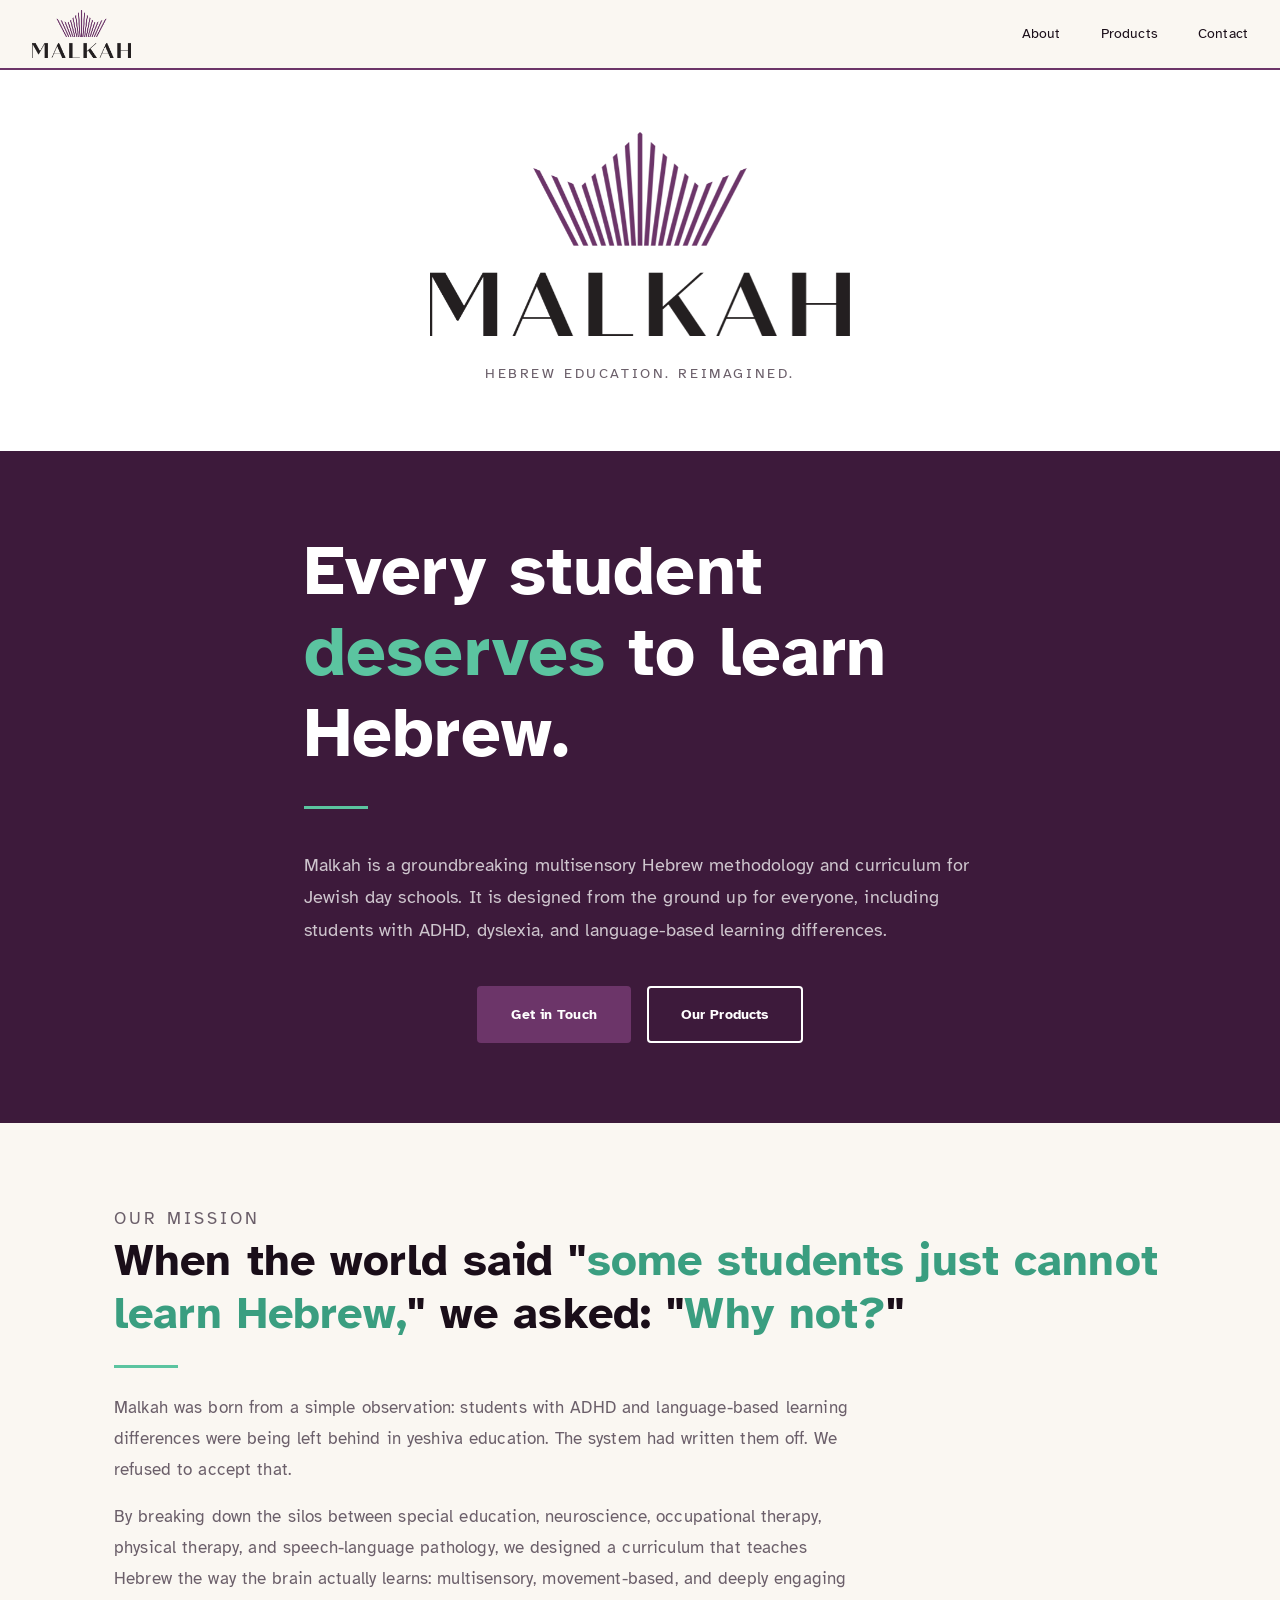
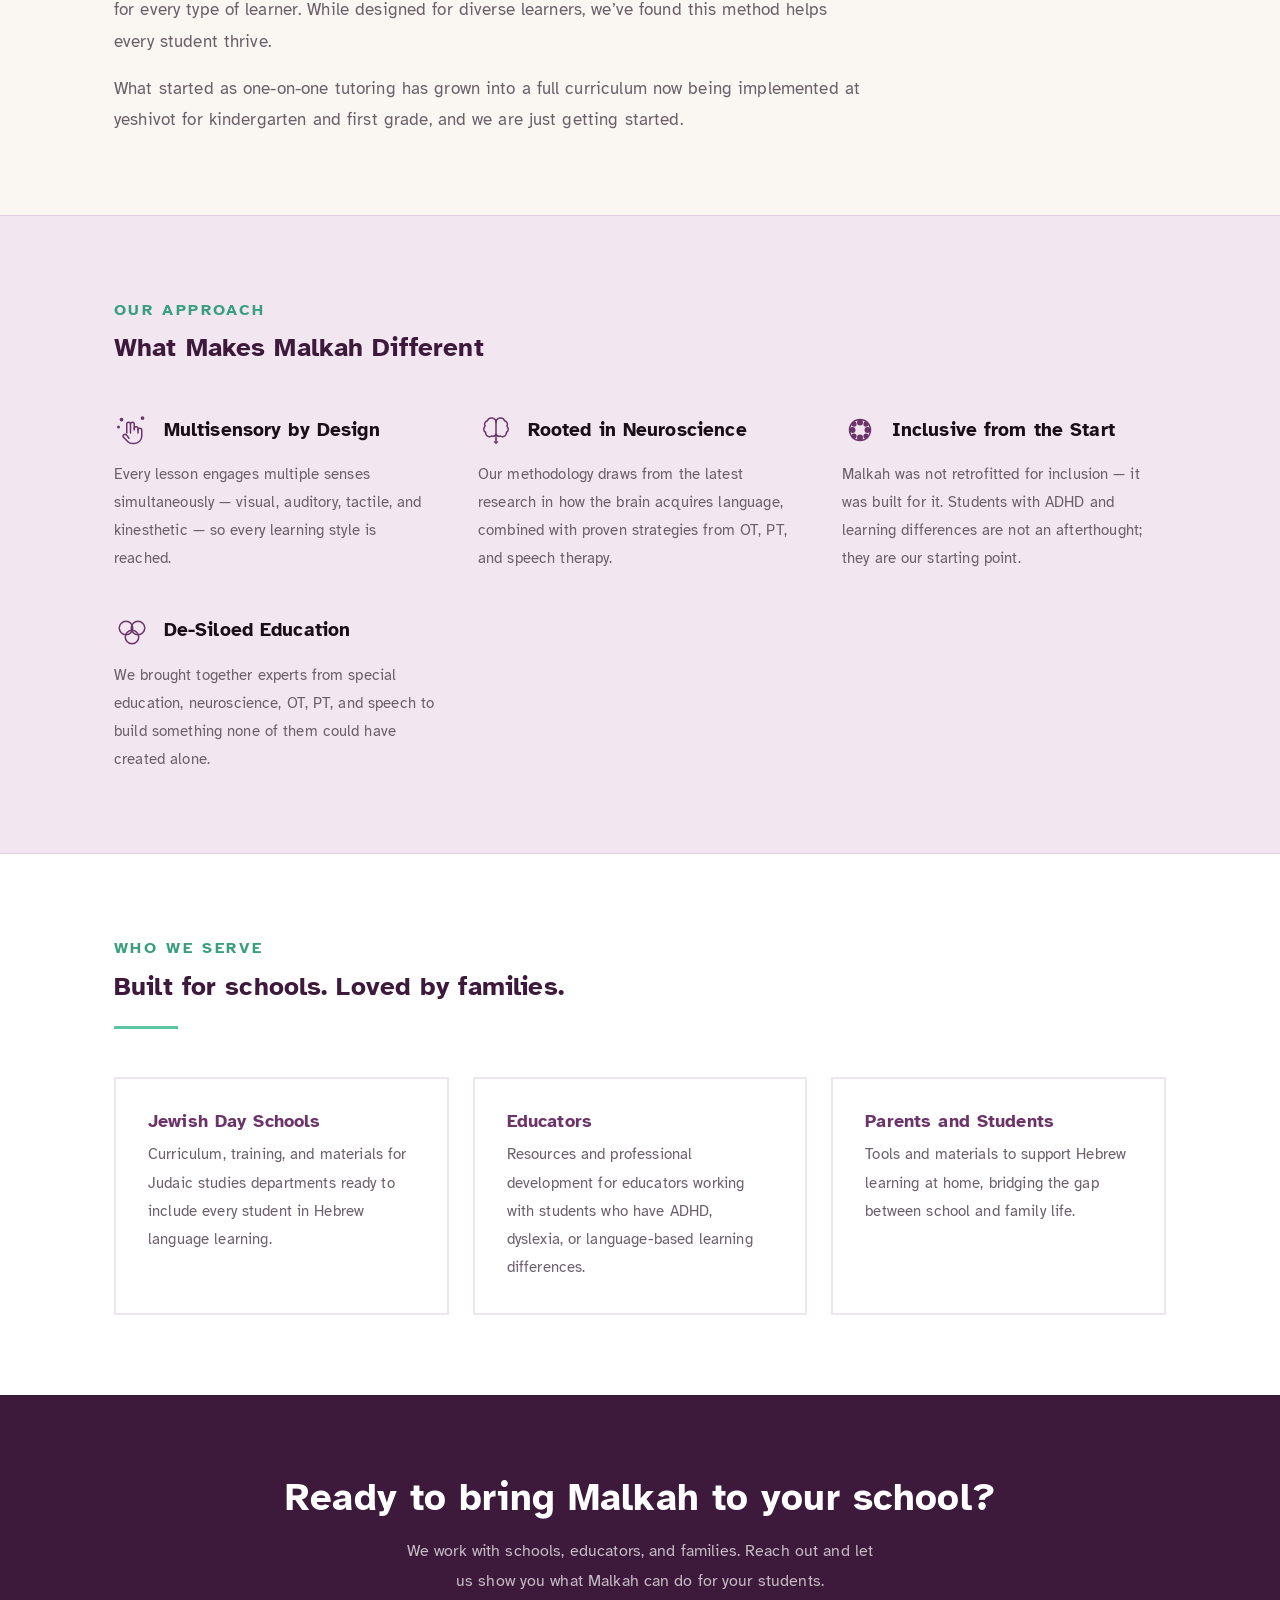
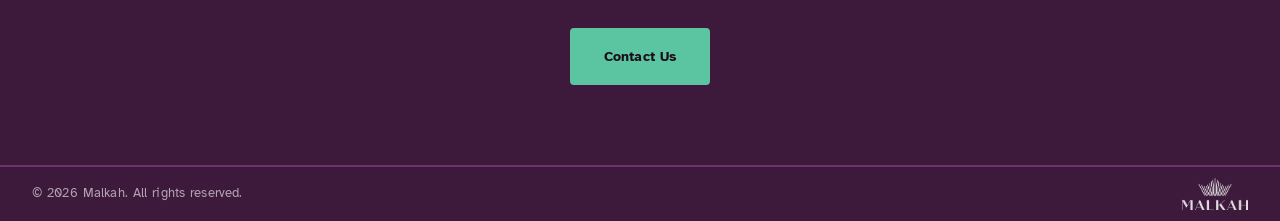
==== index.html @ 57b74d7a "Initial commit of Malkah website" ====
<!DOCTYPE html>
<html lang="en">
<head>
  <meta charset="UTF-8" />
  <meta name="viewport" content="width=device-width, initial-scale=1.0" />
  <title>Malkah — Hebrew Learning for Every Student</title>
  <meta name="description" content="Malkah is a revolutionary multisensory Hebrew curriculum designed for Jewish day schools, built to include every learner — especially those with ADHD and language-based learning differences." />
  <link rel="icon" type="image/x-icon" href="img/favicon/favicon.ico" />
  <link rel="icon" type="image/png" sizes="32x32" href="img/favicon/favicon-32.png" />
  <link rel="icon" type="image/png" sizes="192x192" href="img/favicon/favicon-192.png" />
  <link rel="apple-touch-icon" sizes="180x180" href="img/favicon/favicon-192.png" />
  <link rel="stylesheet" href="styles/style.css" />
</head>
<body>

  <!-- ── Header ───────────────────────────────────────────── -->
 <site-nav></site-nav>

  <!-- ── Mobile Nav ────────────────────────────────────────── -->
  <nav class="nav-mobile" id="mobile-nav">
    <a href="index.html">About</a>
    <a href="products.html">Products</a>
    <a href="contact.html">Contact</a>
  </nav>

  <!-- ── Hero ─────────────────────────────────────────────── -->
  <section class="hero-logo-section">
  <div class="container hero-inner">
    <img src="img/logo.png" alt="Malkah" class="hero-logo fade-up" />
    <p class="hero-tagline fade-up delay-1">Hebrew Education. Reimagined.</p>
  </div>
</section>

<section class="hero">
  <div class="container hero-inner">
    <h1 class="fade-up delay-2">
      Every student <span class="accent">deserves</span> to learn Hebrew.
    </h1>
    <hr class="teal-rule fade-up delay-3" />
    <p class="fade-up delay-3">
      Malkah is a groundbreaking multisensory Hebrew methodology and curriculum for Jewish day schools. 
      It is designed from the ground up for everyone, including students with ADHD, dyslexia, and
      language-based learning differences.
    </p>
    <div class="hero-btns fade-up delay-4">
      <a href="contact.html" class="btn btn-primary">Get in Touch</a>
      <a href="products.html" class="btn btn-outline-plum">Our Products</a>
    </div>
  </div>
</section>
  <div class="hero-band"></div>
  <!-- ── Mission ───────────────────────────────────────────── -->
  <section class="mission section" id="mission">
    <div class="container">
      <p class="label">Our Mission</p>
      <h2>
      When the world said "<span class="accent">some students just cannot learn Hebrew,</span>" we asked: "<span class="accent">Why not?</span>"
      </h2>
      <hr class="teal-rule" />
      <p>
        Malkah was born from a simple observation: students with ADHD and language-based
        learning differences were being left behind in yeshiva education. The system had
        written them off. We refused to accept that.
      </p>
      <p style="margin-top: 1rem;">
        By breaking down the silos between special education, neuroscience, occupational
        therapy, physical therapy, and speech-language pathology, we designed a curriculum
        that teaches Hebrew the way the brain actually learns: multisensory, movement-based,
        and deeply engaging for every type of learner.  While designed for diverse learners, we’ve found this method helps every student thrive.
      </p>
      <p style="margin-top: 1rem;">
        What started as one-on-one tutoring has grown into a full curriculum now being
        implemented at yeshivot for kindergarten and first grade, and we are
        just getting started.
      </p>
    </div>
  </section>

  <!-- ── Pillars ───────────────────────────────────────────── -->
  <section class="pillars section">
  <div class="container">
    <p class="label">Our Approach</p>
    <h2 class="pillars-heading">What Makes Malkah Different</h2>
    <div class="pillars-grid">

  <div class="pillar">
    <div class="pillar-header">
      <div class="pillar-icon">
        <svg width="48" height="48" viewBox="0 0 48 48" fill="none" stroke="currentColor" stroke-width="2" stroke-linecap="round" stroke-linejoin="round">
          <path d="M22 28V16a2.5 2.5 0 0 1 5 0v8"/>
          <path d="M27 22a2.5 2.5 0 0 1 5 0v6"/>
          <path d="M32 24a2.5 2.5 0 0 1 5 0v8a10 10 0 0 1-10 10h-2.7a8 8 0 0 1-5.66-2.34l-5.66-5.66a2.5 2.5 0 0 1 3.54-3.54L20 35"/>
          <path d="M22 16a2.5 2.5 0 0 0-5 0v12"/>
          <circle cx="10" cy="10" r="1.5" fill="currentColor"/>
          <circle cx="38" cy="8" r="1.5" fill="currentColor"/>
          <circle cx="6" cy="20" r="1" fill="currentColor"/>
        </svg>
      </div>
      <h3>Multisensory by Design</h3>
    </div>
    <p>
      Every lesson engages multiple senses simultaneously — visual, auditory,
      tactile, and kinesthetic — so every learning style is reached.
    </p>
  </div>

  <div class="pillar">
    <div class="pillar-header">
      <div class="pillar-icon">
        <svg width="48" height="48" viewBox="0 0 48 48" fill="none" stroke="currentColor" stroke-width="2" stroke-linecap="round" stroke-linejoin="round">
          <path d="M24 14a6 6 0 0 0-11.5-2.4 5 5 0 0 0-3 7.4 5 5 0 0 0 .7 8.2A5 5 0 0 0 18 32a5 5 0 0 0 6-2"/>
          <path d="M24 14a6 6 0 0 1 11.5-2.4 5 5 0 0 1 3 7.4 5 5 0 0 1-.7 8.2A5 5 0 0 1 30 32a5 5 0 0 1-6-2"/>
          <path d="M24 14v22"/>
          <path d="M24 36v6"/>
          <path d="M22 40h4"/>
        </svg>
      </div>
      <h3>Rooted in Neuroscience</h3>
    </div>
    <p>
      Our methodology draws from the latest research in how the brain acquires
      language, combined with proven strategies from OT, PT, and speech therapy.
    </p>
  </div>

  <div class="pillar">
    <div class="pillar-header">
      <div class="pillar-icon">
        <svg width="48" height="48" viewBox="0 0 48 48" fill="none" stroke="currentColor" stroke-width="2" stroke-linecap="round" stroke-linejoin="round">
          <circle cx="24" cy="24" r="14"/>
          <circle cx="24" cy="14" r="3" fill="currentColor"/>
          <circle cx="34" cy="24" r="3" fill="currentColor"/>
          <circle cx="24" cy="34" r="3" fill="currentColor"/>
          <circle cx="14" cy="24" r="3" fill="currentColor"/>
          <circle cx="32" cy="16" r="2.5" fill="currentColor"/>
          <circle cx="32" cy="32" r="2.5" fill="currentColor"/>
          <circle cx="16" cy="32" r="2.5" fill="currentColor"/>
          <circle cx="16" cy="16" r="2.5" fill="currentColor"/>
        </svg>
      </div>
      <h3>Inclusive from the Start</h3>
    </div>
    <p>
      Malkah was not retrofitted for inclusion — it was built for it. Students
      with ADHD and learning differences are not an afterthought; they are our
      starting point.
    </p>
  </div>

  <div class="pillar">
    <div class="pillar-header">
      <div class="pillar-icon">
        <svg width="48" height="48" viewBox="0 0 48 48" fill="none" stroke="currentColor" stroke-width="2" stroke-linecap="round" stroke-linejoin="round">
          <circle cx="16" cy="20" r="9"/>
          <circle cx="32" cy="20" r="9"/>
          <circle cx="24" cy="32" r="9"/>
        </svg>
      </div>
      <h3>De-Siloed Education</h3>
    </div>
    <p>
      We brought together experts from special education, neuroscience, OT, PT,
      and speech to build something none of them could have created alone.
    </p>
  </div>

</div>
    </div>
  </section>

  <!-- ── Who We Serve ──────────────────────────────────────── -->
  <section class="section serve-section">
    <div class="container">
      <p class="label">Who We Serve</p>
      <h2 class="serve-heading">Built for schools. Loved by families.</h2>
      <hr class="teal-rule" />
      <div class="serve-grid">

        <div class="serve-card">
          <h3>Jewish Day Schools</h3>
          <p>
            Curriculum, training, and materials for Judaic studies departments
            ready to include every student in Hebrew language learning.
          </p>
        </div>

        <div class="serve-card">
          <h3>Educators</h3>
          <p>
            Resources and professional development for educators working with
            students who have ADHD, dyslexia, or language-based learning differences.
          </p>
        </div>

        <div class="serve-card">
          <h3>Parents and Students</h3>
          <p>
            Tools and materials to support Hebrew learning at home, bridging
            the gap between school and family life.
          </p>
        </div>

      </div>
    </div>
  </section>

  <!-- ── CTA Banner ────────────────────────────────────────── -->
  <section class="cta-banner">
    <div class="container">
      <h2>Ready to bring Malkah to your school?</h2>
      <p>
        We work with schools, educators, and families. Reach out and
        let us show you what Malkah can do for your students.
      </p>
      <a href="contact.html" class="btn btn-teal">Contact Us</a>
    </div>
  </section>

  <!-- ── Footer ────────────────────────────────────────────── -->
 <site-footer></site-footer>
  <script src="js/main.js"></script>
  <script src="js/supabase.js"></script>
  <script>document.getElementById('year').textContent = new Date().getFullYear()</script>
</body>
</html>
---- styles/style.css ----
/* ============================================================
   MALKAH — style.css
   Brand: Crown Purple #6C3569 | Teal #5BC4A0 | Parchment #FAF7F2
   Dyslexia-friendly: Atkinson Hyperlegible, generous spacing, no italics
   ============================================================ */

@import url('https://fonts.googleapis.com/css2?family=Atkinson+Hyperlegible:ital,wght@0,400;0,700;1,400;1,700&display=swap');

/* ── CSS Variables ─────────────────────────────────────────── */
:root {
  --plum:        #6C3569;
  --plum-dark:   #3D1A3B;
  --plum-light:  #F2E6F1;
  --teal:        #5BC4A0;
  --teal-dark:   #3A9E80;
  --parchment:   #FAF7F2;
  --ink:         #1A0E19;
  --muted:       #6B5F6A;
  --white:       #FFFFFF;
  --border:      rgba(108, 53, 105, 0.12);
  --font-display: 'Atkinson Hyperlegible', system-ui, sans-serif;
  --font-body:    'Atkinson Hyperlegible', system-ui, sans-serif;
  --max-width: 1100px;
  --radius:    4px;
}

/* ── Reset ─────────────────────────────────────────────────── */
*, *::before, *::after { box-sizing: border-box; margin: 0; padding: 0; }
html { scroll-behavior: smooth; }

body {
  font-family: var(--font-body);
  background: #ffffff;
  color: var(--ink);
  line-height: 1.85;
  letter-spacing: 0.01em;
  word-spacing: 0.05em;
}

em, i { font-style: normal; font-weight: 600; }

h1, h2, h3, h4, h5, h6 {
  font-family: var(--font-display);
  line-height: 1.2;
  font-style: normal;
  color: var(--ink);
}

p { max-width: 68ch; }
a { color: inherit; text-decoration: none; }
img { max-width: 100%; display: block; }

/* ── Layout Utilities ──────────────────────────────────────── */
.container {
  max-width: var(--max-width);
  margin: 0 auto;
  padding: 0 1.5rem;
}

.section { padding: 5rem 0; }

.teal-rule {
  width: 4rem;
  height: 3px;
  background: var(--teal);
  margin: 1.5rem 0;
  border: none;
}

.label {
  font-family: var(--font-body);
  font-size: 0.75rem;
  letter-spacing: 0.18em;
  text-transform: uppercase;
  color: var(--teal-dark);
  font-weight: 500;
}

.pillars-heading {
  font-family: var(--font-display) !important;
  font-size: clamp(1.3rem, 2vw, 1.6rem) !important;
  font-weight: 600 !important;
  color: var(--plum-dark) !important;
  margin-bottom: 0 !important;
}

.serve-heading {
  font-family: var(--font-display);
  font-size: clamp(1.3rem, 2vw, 1.6rem);
  font-weight: 600;
  color: var(--plum-dark);
  margin-bottom: 0;
}

/* ── Buttons ───────────────────────────────────────────────── */
.btn {
  display: inline-block;
  font-family: var(--font-body);
  font-weight: 600;
  font-size: 0.9rem;
  padding: 0.8rem 2rem;
  border-radius: var(--radius);
  cursor: pointer;
  transition: all 0.2s ease;
  border: 2px solid transparent;
  text-align: center;
}

.btn-primary { background: var(--plum); color: var(--white); }
.btn-primary:hover { background: var(--plum-dark); }

.btn-teal { background: var(--teal); color: var(--ink); }
.btn-teal:hover { background: var(--teal-dark); color: var(--white); }

.btn-outline { background: transparent; border-color: var(--white); color: var(--white); }
.btn-outline:hover { background: var(--white); color: var(--plum); }

.btn-outline-plum { background: transparent; border: 2px solid var(--white); color: var(--white); }
.btn-outline-plum:hover { background: var(--white); color: var(--plum); }

/* ── Header / Nav ──────────────────────────────────────────── */
site-nav { display: block; width: 100%; }

.site-header {
  position: fixed;
  top: 0; left: 0; right: 0;
  z-index: 100;
  background: var(--parchment);
  border-bottom: 2px solid var(--plum);
}

.nav-inner {
  display: flex;
  align-items: center;
  justify-content: space-between;
  height: 68px;
  width: 100%;
  padding: 0 2rem;
}

.nav-logo { display: flex; align-items: center; text-decoration: none; flex-shrink: 0; }
.nav-logo img { height: 48px; width: auto; }

.nav-links {
  display: flex;
  align-items: center;
  gap: 2.5rem;
  list-style: none;
  padding: 0;
  margin: 0;
}

.nav-links a {
  font-family: var(--font-body);
  font-size: 0.9rem;
  color: var(--ink);
  transition: color 0.15s;
}

.nav-links a:hover,
.nav-links a.active {
  color: var(--plum);
  font-weight: 600;
}

.nav-hamburger {
  display: none;
  flex-direction: column;
  gap: 5px;
  background: none;
  border: none;
  cursor: pointer;
  padding: 4px;
}

.nav-hamburger span {
  display: block;
  width: 24px;
  height: 2px;
  background: var(--ink);
  border-radius: 2px;
}

.nav-mobile {
  display: none;
  position: fixed;
  top: 68px; left: 0; right: 0;
  background: var(--plum-dark);
  padding: 1.5rem;
  z-index: 99;
  border-top: 1px solid rgba(255,255,255,0.1);
}

.nav-mobile.open { display: flex; flex-direction: column; gap: 1.25rem; }
.nav-mobile a { font-family: var(--font-body); font-size: 1rem; color: rgba(255,255,255,0.75); }
.nav-mobile a:hover { color: var(--teal); }

/* ── Hero Logo Section (white) ─────────────────────────────── */
.hero-logo-section {
  background: #ffffff;
  padding: 4rem 0;
  margin-top: 68px;
}

.hero-inner {
  display: flex;
  flex-direction: column;
  align-items: center;
  text-align: center;
}

.hero-logo {
  width: 420px;
  height: auto;
  margin-bottom: 1rem;
}

.hero-tagline {
  font-family: var(--font-body);
  font-size: 0.9rem;
  letter-spacing: 0.18em;
  text-transform: uppercase;
  color: var(--muted);
  margin-top: 0.5rem;
  margin-bottom: 0;
}

/* ── Hero Content Section (dark purple) ───────────────────── */
.hero {
  background: var(--plum-dark);
  padding: 5rem 0;
  margin-top: 0;
}

.hero .container { max-width: 720px; }

.hero h1 {
  font-size: clamp(2.5rem, 5.5vw, 4.5rem);
  font-weight: 700;
  color: var(--white);
  line-height: 1.15;
  margin-bottom: 0.5rem;
  text-align: left;
}

.hero h1 .accent { color: var(--teal); }

.hero p {
  color: rgba(255,255,255,0.75);
  font-size: 1.1rem;
  margin-top: 1rem;
  text-align: left;
}

.hero-btns {
  display: flex;
  gap: 1rem;
  margin-top: 2.5rem;
  flex-wrap: wrap;
  justify-content: flex-start;
}

.hero .teal-rule {
  margin-left: 0;
  margin-right: auto;
}

/* ── Mission ───────────────────────────────────────────────── */
.mission { background: var(--parchment); }

.mission h2 {
  font-size: clamp(1.8rem, 3.5vw, 2.8rem);
  font-weight: 700;
  max-width: 36ch;
}

.mission h2 .accent { color: var(--teal-dark); }
.mission p { color: var(--muted); font-size: 1.05rem; }

/* ── Pillars ───────────────────────────────────────────────── */
.pillars {
  background: var(--plum-light);
  border-top: 1px solid var(--border);
  border-bottom: 1px solid var(--border);
}

.pillars .label,
.serve-section .label {
  font-size: 1rem;
  letter-spacing: 0.15em;
  font-weight: 700;
  color: var(--teal-dark);
  display: block;
  margin-bottom: 0.5rem;
}

.pillars-grid {
  display: grid;
  grid-template-columns: repeat(auto-fit, minmax(240px, 1fr));
  gap: 2.5rem;
  margin-top: 3rem;
}

.pillar {
  display: flex;
  flex-direction: column;
}

.pillar-header {
  display: flex;
  align-items: center;
  gap: 0.85rem;
  margin-bottom: 0.75rem;
  min-height: 36px;
}

.pillar-icon {
  color: var(--plum);
  flex-shrink: 0;
  display: flex;
  align-items: center;
}

.pillar-icon svg {
  display: block;
  width: 36px;
  height: 36px;
}

.pillar h3 {
  margin: 0;
  font-size: 1.2rem;
  font-weight: 700;
  line-height: 1.2;
  display: flex;
  align-items: center;
}

.pillar p {
  color: var(--muted);
  font-size: 0.95rem;
}

/* ── Who We Serve ──────────────────────────────────────────── */
.serve-grid {
  display: grid;
  grid-template-columns: repeat(auto-fit, minmax(240px, 1fr));
  gap: 1.5rem;
  margin-top: 3rem;
}

.serve-card {
  background: var(--white);
  border: 2px solid var(--border);
  padding: 2rem;
}

.serve-card h3 { font-size: 1.1rem; font-weight: 700; color: var(--plum); margin-bottom: 0.5rem; }
.serve-card p { color: var(--muted); font-size: 0.95rem; }

/* ── CTA Banner ────────────────────────────────────────────── */
.cta-banner { background: var(--plum-dark); text-align: center; padding: 5rem 0; }

.cta-banner h2 {
  color: var(--white);
  font-size: clamp(1.6rem, 3vw, 2.4rem);
  font-weight: 700;
  max-width: 30ch;
  margin: 0 auto 1rem;
}

.cta-banner p { color: rgba(255,255,255,0.7); max-width: 48ch; margin: 0 auto 2rem; }

/* ── Products Page ─────────────────────────────────────────── */
.coming-soon { text-align: center; padding: 8rem 0 5rem; }
.coming-soon h1 { font-size: clamp(2.2rem, 5vw, 4rem); font-weight: 700; margin-bottom: 0.5rem; }
.coming-soon p { color: var(--muted); font-size: 1.1rem; max-width: 48ch; margin: 0 auto; }

.notify-form {
  display: flex;
  gap: 0.75rem;
  max-width: 440px;
  margin: 2.5rem auto 0;
  flex-wrap: wrap;
}

.notify-form input {
  flex: 1;
  min-width: 200px;
  border: 2px solid var(--border);
  background: var(--white);
  padding: 0.8rem 1rem;
  font-family: var(--font-body);
  font-size: 0.9rem;
  color: var(--ink);
  outline: none;
  transition: border-color 0.2s;
}

.notify-form input:focus { border-color: var(--plum); }

.product-cards {
  display: grid;
  grid-template-columns: repeat(auto-fit, minmax(220px, 1fr));
  gap: 1.5rem;
  margin-top: 4rem;
}

.product-card {
  border: 2px solid var(--border);
  background: rgba(242, 230, 241, 0.4);
  padding: 2.5rem 2rem;
  text-align: center;
  opacity: 0.7;
}

.product-card-icon {
  width: 48px;
  height: 48px;
  border-radius: 50%;
  border: 2px solid rgba(108,53,105,0.3);
  display: flex;
  align-items: center;
  justify-content: center;
  margin: 0 auto 1rem;
  font-size: 1.25rem;
  color: var(--plum);
}

.product-card h3 { font-size: 1.1rem; font-weight: 700; color: var(--plum); margin-bottom: 0.4rem; }
.product-card span { font-size: 0.7rem; letter-spacing: 0.18em; text-transform: uppercase; color: var(--muted); }

/* ── Contact Page ──────────────────────────────────────────── */
.contact-grid {
  display: grid;
  grid-template-columns: 1fr 1fr;
  gap: 4rem;
  align-items: start;
}

@media (max-width: 768px) {
  .contact-grid { grid-template-columns: 1fr; gap: 2.5rem; }
}

.contact-info h1 { font-size: clamp(2rem, 4vw, 3rem); font-weight: 700; margin-bottom: 0.5rem; }
.contact-info p { color: var(--muted); font-size: .95rem; }

.contact-details { margin-top: 2.5rem; display: flex; flex-direction: column; gap: 1.25rem; }
.contact-detail h4 { font-size: 0.9rem; font-weight: 700; color: var(--plum); margin-bottom: 0.2rem; }
.contact-detail p { color: var(--muted); font-size: 0.9rem; margin: 0; }

.contact-form-box { background: var(--white); border: 2px solid var(--border); padding: 2.5rem; }

.form-field { display: flex; flex-direction: column; gap: 0.4rem; margin-bottom: 1.25rem; }
.form-field label {
  font-size: 0.72rem;
  letter-spacing: 0.15em;
  text-transform: uppercase;
  color: var(--muted);
  font-weight: 600;
}

.form-field input,
.form-field select,
.form-field textarea {
  border: 2px solid var(--border);
  background: var(--parchment);
  padding: 0.75rem 1rem;
  font-family: var(--font-body);
  font-size: 0.9rem;
  color: var(--ink);
  outline: none;
  transition: border-color 0.2s;
  width: 100%;
}

.form-field input:focus,
.form-field select:focus,
.form-field textarea:focus { border-color: var(--plum); background: var(--white); }
.form-field textarea { resize: vertical; min-height: 120px; }

.form-success { text-align: center; padding: 3rem 1rem; display: none; }
.form-success h3 { font-size: 1.5rem; font-weight: 700; margin: 1rem 0 0.5rem; }
.form-success p { color: var(--muted); }

/* ── Footer ────────────────────────────────────────────────── */
site-footer { display: block; }

.site-footer {
  background: var(--plum-dark);
  color: rgba(255,255,255,0.65);
  border-top: 2px solid var(--plum);
  height: 56px;
  display: flex;
  align-items: center;
  margin-top: 0;
}

.footer-inner {
  display: flex;
  align-items: center;
  justify-content: space-between;
  width: 100%;
  padding: 0 2rem;
  gap: 1.5rem;
}

.footer-logo {
  display: flex;
  align-items: center;
  height: 100%;
  flex-shrink: 0;
}

.footer-logo img {
  height: 32px;
  width: auto;
  max-height: 32px;
  filter: brightness(0) invert(1);
  opacity: 0.85;
  transition: opacity 0.15s;
}

.footer-logo:hover img { opacity: 1; }
.footer-copy { font-size: 0.8rem; color: rgba(255,255,255,0.6); margin: 0; }

/* ── Animations ────────────────────────────────────────────── */
@keyframes fadeUp {
  from { opacity: 0; transform: translateY(20px); }
  to   { opacity: 1; transform: translateY(0); }
}

.fade-up { animation: fadeUp 0.6s ease forwards; }
.delay-1 { animation-delay: 0.1s; opacity: 0; animation-fill-mode: forwards; }
.delay-2 { animation-delay: 0.22s; opacity: 0; animation-fill-mode: forwards; }
.delay-3 { animation-delay: 0.36s; opacity: 0; animation-fill-mode: forwards; }
.delay-4 { animation-delay: 0.5s; opacity: 0; animation-fill-mode: forwards; }

/* ── Responsive ────────────────────────────────────────────── */
@media (max-width: 768px) {
  .nav-links { display: none; }
  .nav-hamburger { display: flex; }
  .section { padding: 3.5rem 0; }
  .hero { padding: 4rem 0 3.5rem; }
  .hero-logo { width: 280px; }
}
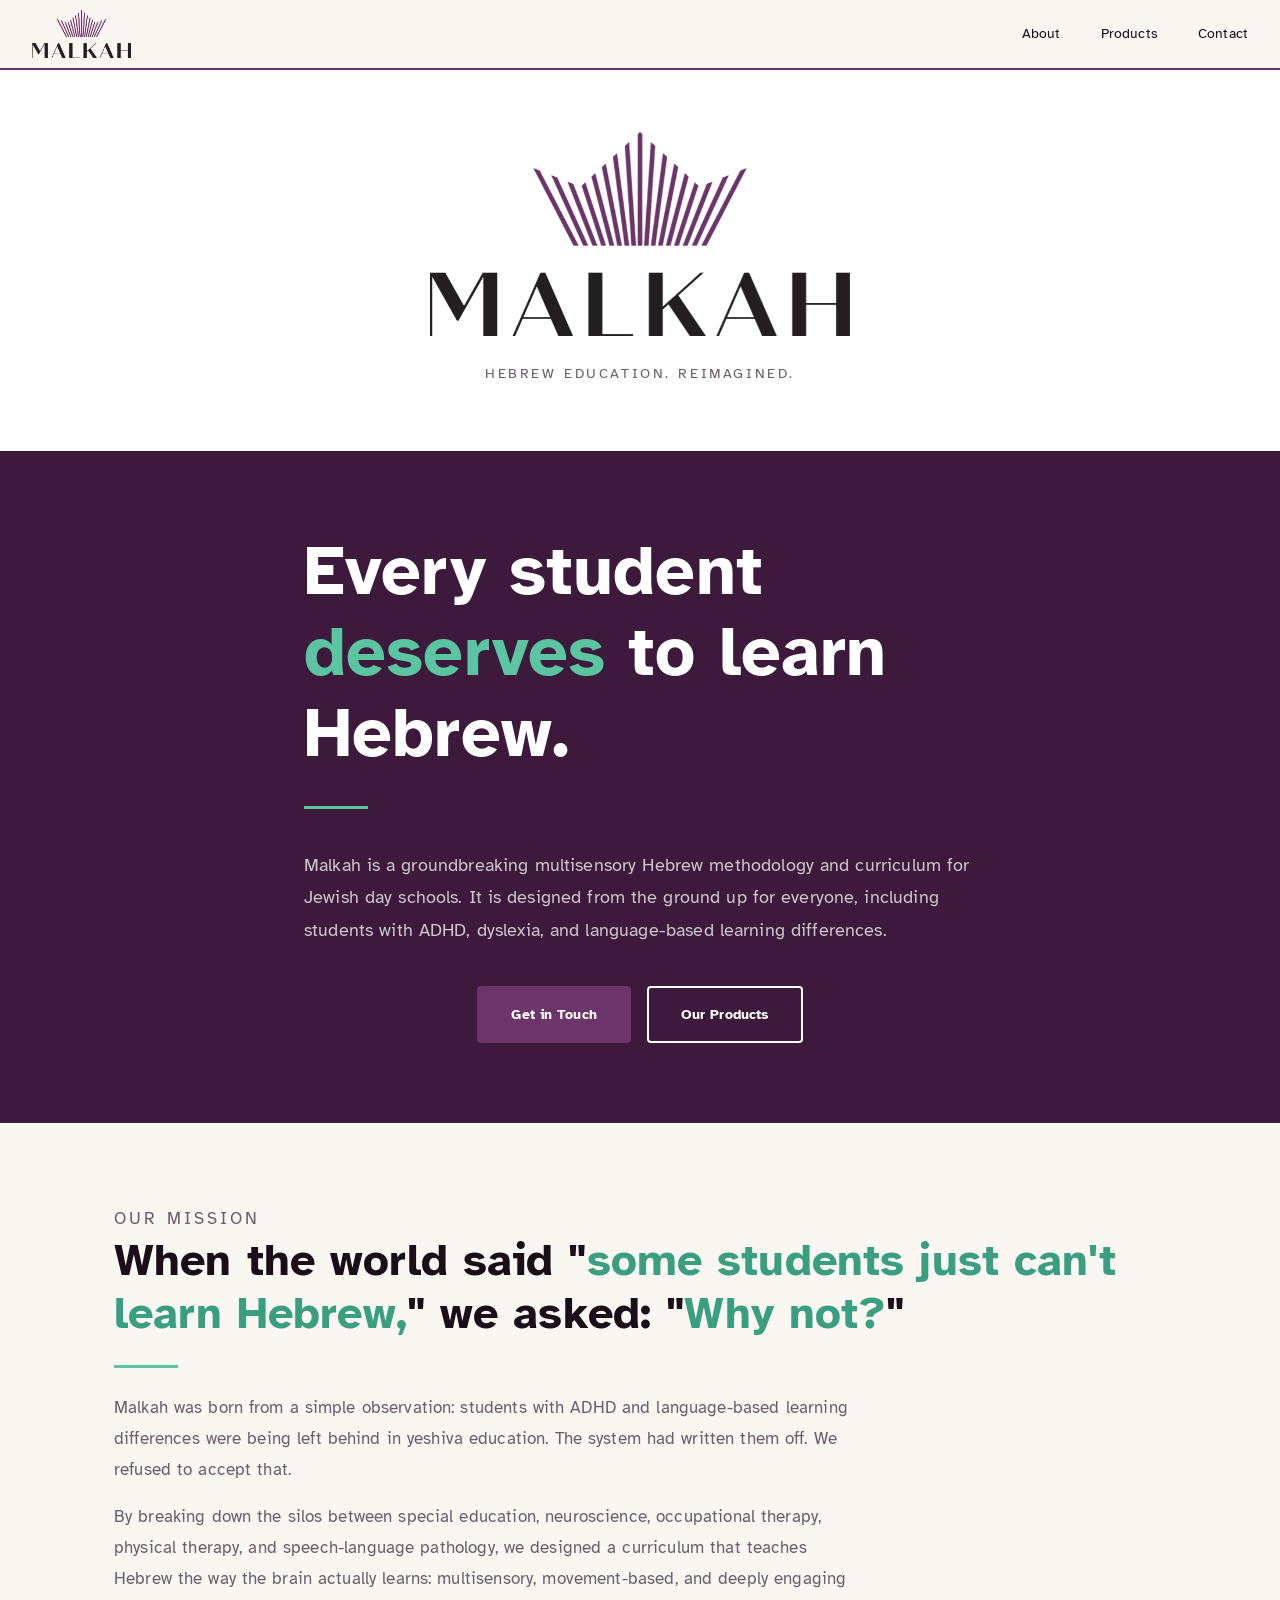
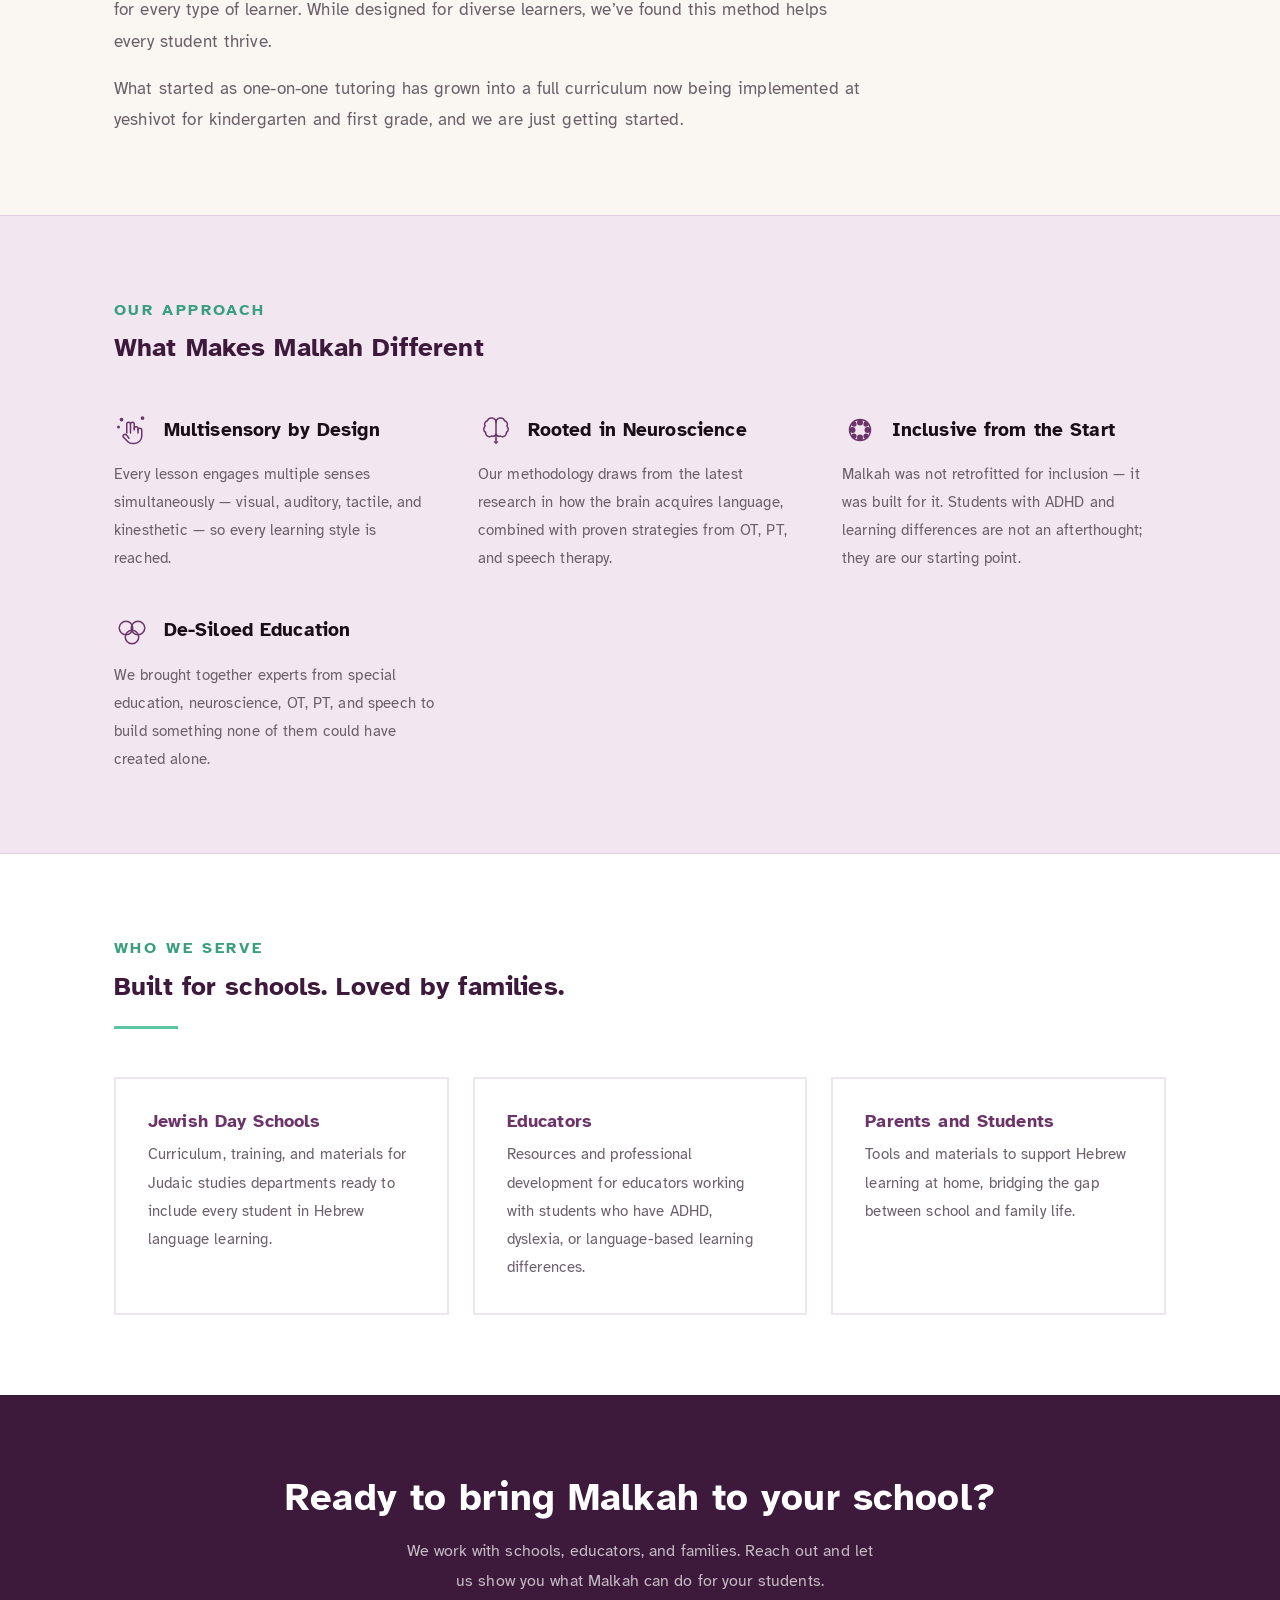
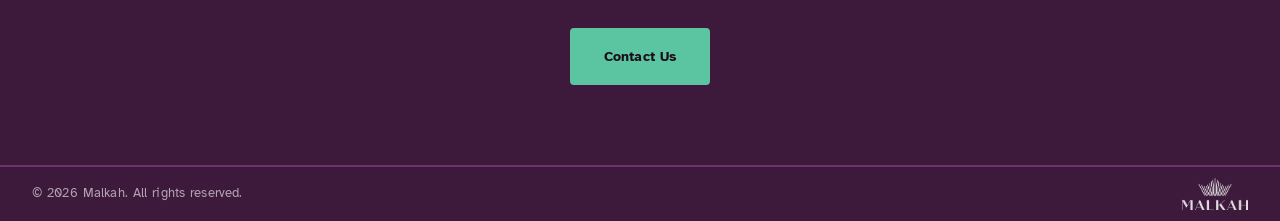
==== commit c9ef924c: "Update index.html" ====
--- a/index.html
+++ b/index.html
@@ -54,7 +54,7 @@
     <div class="container">
       <p class="label">Our Mission</p>
       <h2>
-      When the world said "<span class="accent">some students just cannot learn Hebrew,</span>" we asked: "<span class="accent">Why not?</span>"
+      When the world said "<span class="accent">some students just can't learn Hebrew,</span>" we asked: "<span class="accent">Why not?</span>"
       </h2>
       <hr class="teal-rule" />
       <p>
